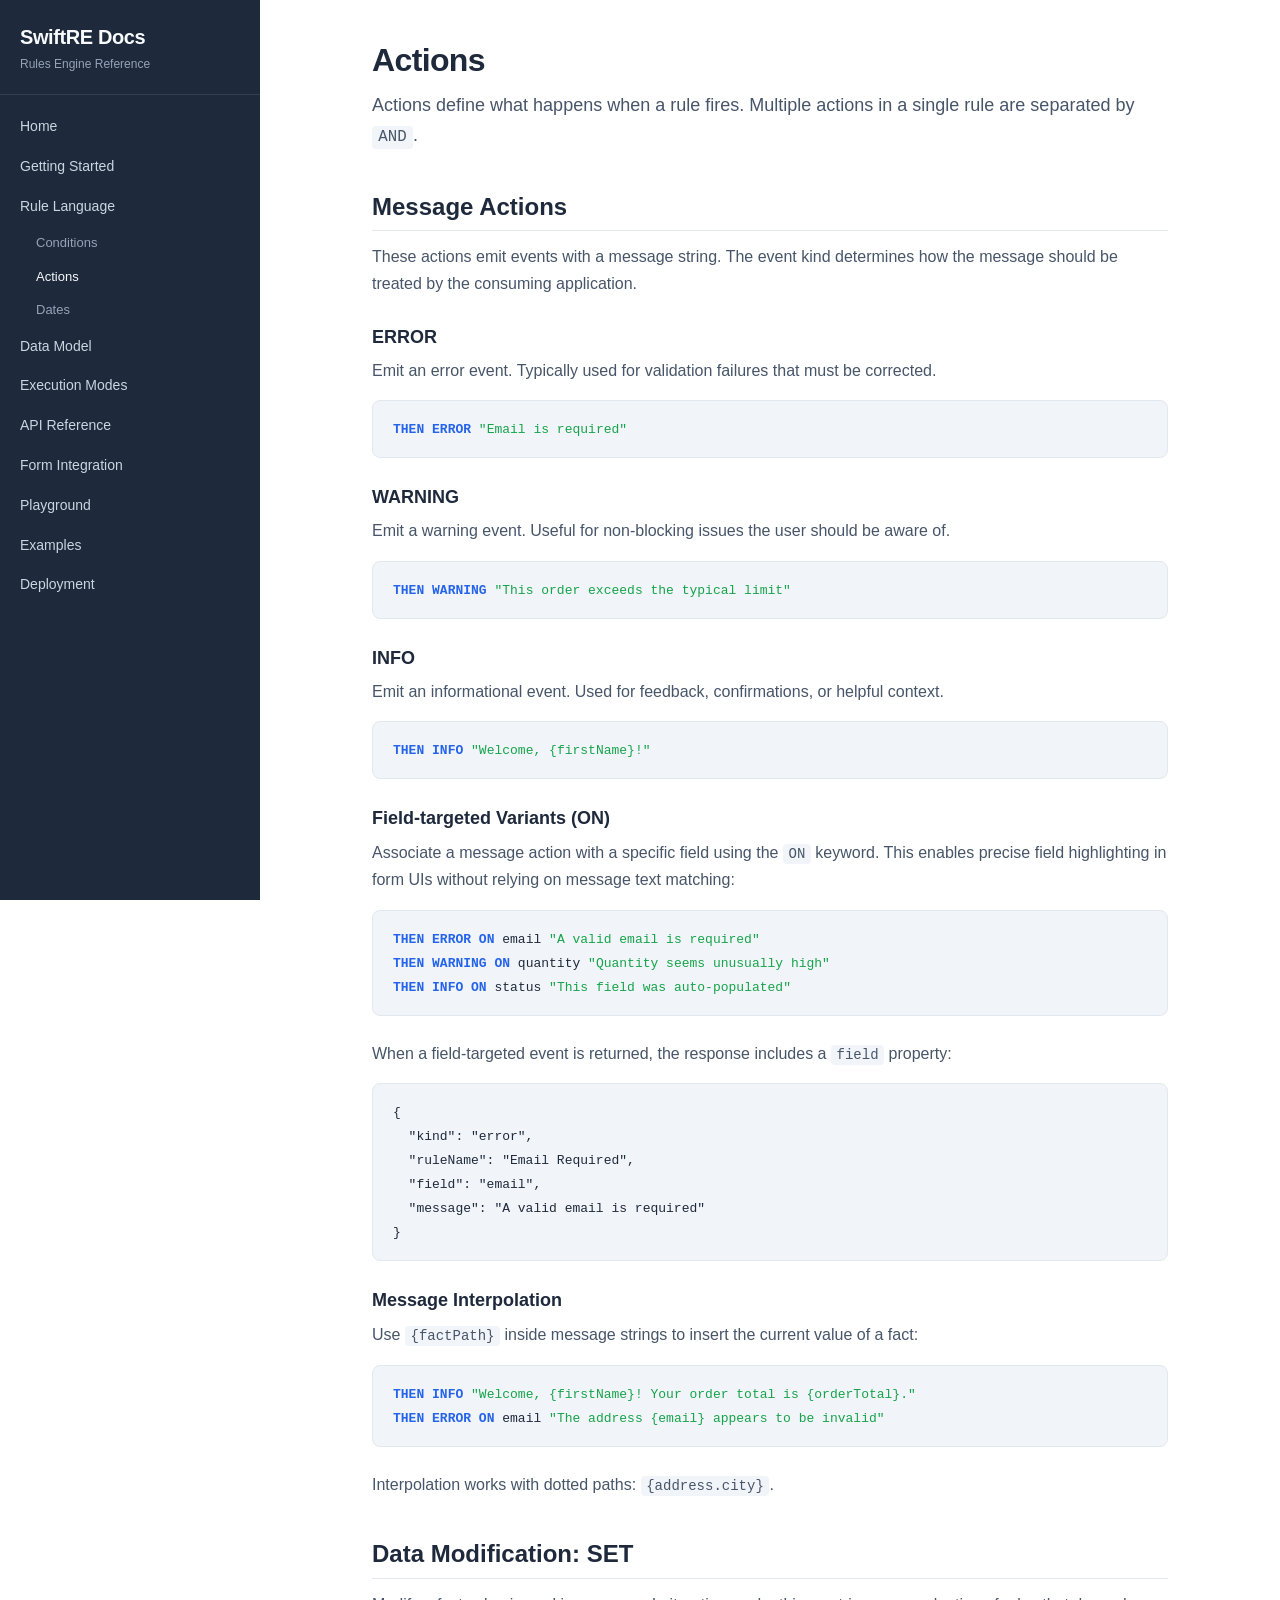
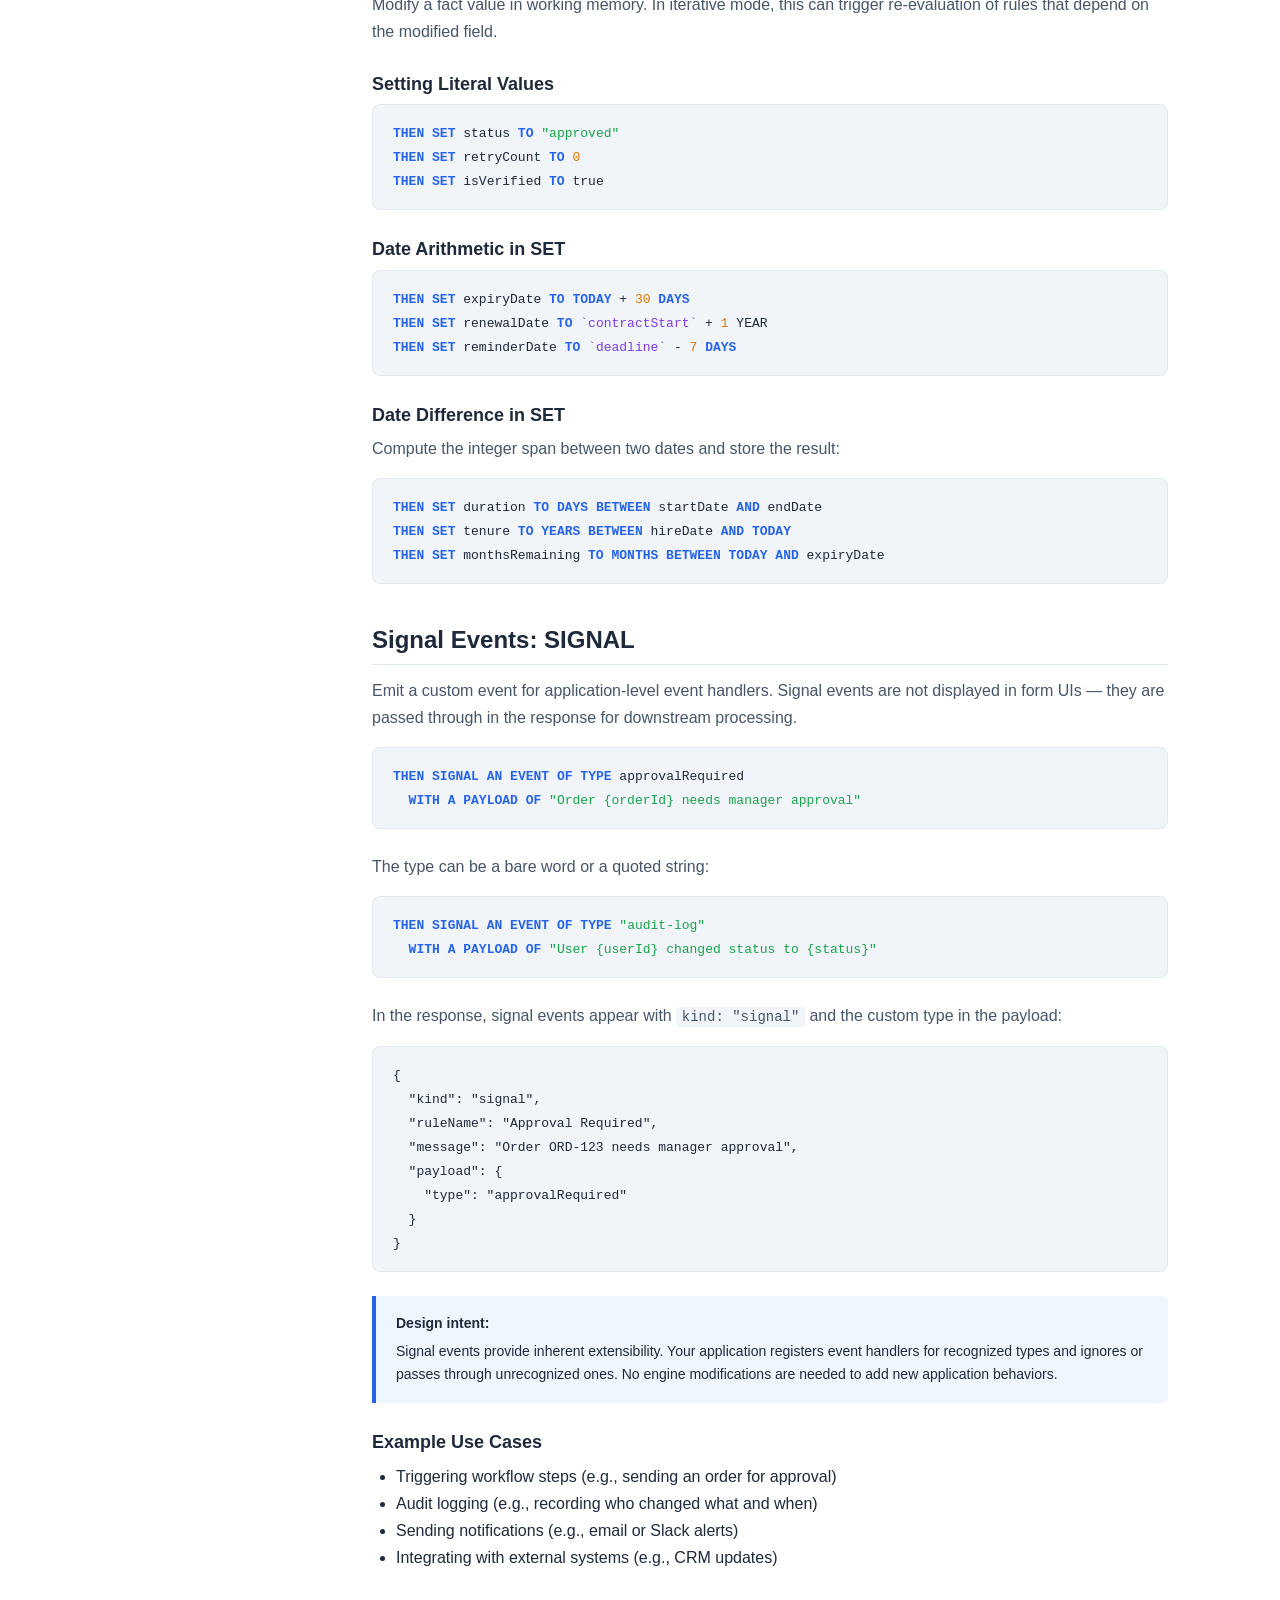
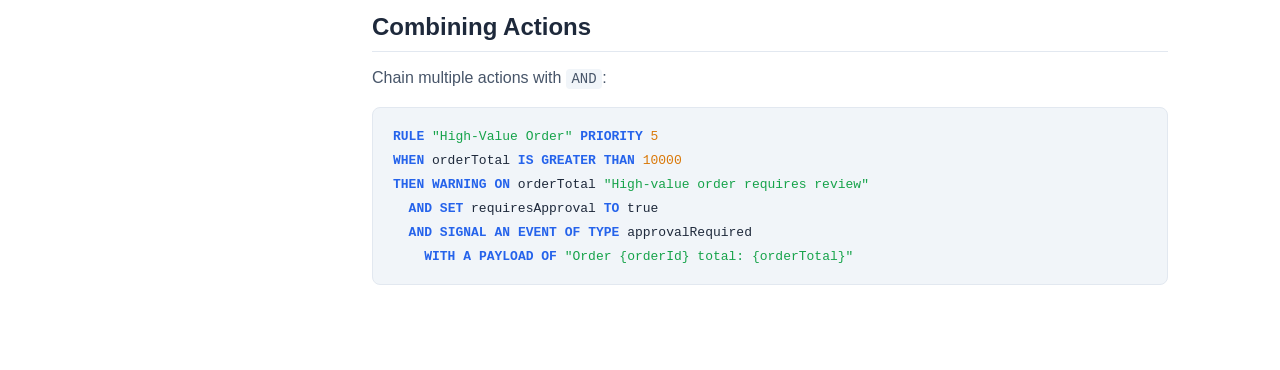
==== pages/actions.html @ fec7c4a0 "first commit" ====
<!DOCTYPE html>
<html lang="en">
<head>
    <meta charset="UTF-8">
    <meta name="viewport" content="width=device-width, initial-scale=1.0">
    <title>Actions — SwiftRE Docs</title>
    <link rel="stylesheet" href="../css/style.css">
</head>
<body>

<button class="menu-toggle" aria-label="Toggle navigation">&#9776;</button>

<aside class="sidebar">
    <div class="sidebar-header">
        <h1>SwiftRE Docs</h1>
        <p>Rules Engine Reference</p>
    </div>
    <nav>
        <ul>
            <li><a href="../index.html">Home</a></li>
            <li><a href="getting-started.html">Getting Started</a></li>
            <li>
                <a href="rule-language.html">Rule Language</a>
                <ul>
                    <li><a href="conditions.html">Conditions</a></li>
                    <li><a href="actions.html">Actions</a></li>
                    <li><a href="dates.html">Dates</a></li>
                </ul>
            </li>
            <li><a href="data-model.html">Data Model</a></li>
            <li><a href="execution.html">Execution Modes</a></li>
            <li><a href="api-reference.html">API Reference</a></li>
            <li><a href="integration.html">Form Integration</a></li>
            <li><a href="playground.html">Playground</a></li>
            <li><a href="examples.html">Examples</a></li>
            <li><a href="deployment.html">Deployment</a></li>
        </ul>
    </nav>
</aside>

<main class="content">
    <div class="content-inner">

        <h1>Actions</h1>
        <p class="lead">Actions define what happens when a rule fires. Multiple actions in a single rule are separated by <code>AND</code>.</p>

        <h2>Message Actions</h2>
        <p>These actions emit events with a message string. The event kind determines how the message should be treated by the consuming application.</p>

        <h3>ERROR</h3>
        <p>Emit an error event. Typically used for validation failures that must be corrected.</p>
        <pre><code class="language-swiftre">THEN ERROR "Email is required"</code></pre>

        <h3>WARNING</h3>
        <p>Emit a warning event. Useful for non-blocking issues the user should be aware of.</p>
        <pre><code class="language-swiftre">THEN WARNING "This order exceeds the typical limit"</code></pre>

        <h3>INFO</h3>
        <p>Emit an informational event. Used for feedback, confirmations, or helpful context.</p>
        <pre><code class="language-swiftre">THEN INFO "Welcome, {firstName}!"</code></pre>

        <h3>Field-targeted Variants (ON)</h3>
        <p>Associate a message action with a specific field using the <code>ON</code> keyword. This enables precise field highlighting in form UIs without relying on message text matching:</p>
        <pre><code class="language-swiftre">THEN ERROR ON email "A valid email is required"
THEN WARNING ON quantity "Quantity seems unusually high"
THEN INFO ON status "This field was auto-populated"</code></pre>
        <p>When a field-targeted event is returned, the response includes a <code>field</code> property:</p>
        <pre><code>{
  "kind": "error",
  "ruleName": "Email Required",
  "field": "email",
  "message": "A valid email is required"
}</code></pre>

        <h3>Message Interpolation</h3>
        <p>Use <code>{factPath}</code> inside message strings to insert the current value of a fact:</p>
        <pre><code class="language-swiftre">THEN INFO "Welcome, {firstName}! Your order total is {orderTotal}."
THEN ERROR ON email "The address {email} appears to be invalid"</code></pre>
        <p>Interpolation works with dotted paths: <code>{address.city}</code>.</p>

        <h2>Data Modification: SET</h2>
        <p>Modify a fact value in working memory. In iterative mode, this can trigger re-evaluation of rules that depend on the modified field.</p>

        <h3>Setting Literal Values</h3>
        <pre><code class="language-swiftre">THEN SET status TO "approved"
THEN SET retryCount TO 0
THEN SET isVerified TO true</code></pre>

        <h3>Date Arithmetic in SET</h3>
        <pre><code class="language-swiftre">THEN SET expiryDate TO TODAY + 30 DAYS
THEN SET renewalDate TO `contractStart` + 1 YEAR
THEN SET reminderDate TO `deadline` - 7 DAYS</code></pre>

        <h3>Date Difference in SET</h3>
        <p>Compute the integer span between two dates and store the result:</p>
        <pre><code class="language-swiftre">THEN SET duration TO DAYS BETWEEN startDate AND endDate
THEN SET tenure TO YEARS BETWEEN hireDate AND TODAY
THEN SET monthsRemaining TO MONTHS BETWEEN TODAY AND expiryDate</code></pre>

        <h2>Signal Events: SIGNAL</h2>
        <p>Emit a custom event for application-level event handlers. Signal events are not displayed in form UIs &mdash; they are passed through in the response for downstream processing.</p>

        <pre><code class="language-swiftre">THEN SIGNAL AN EVENT OF TYPE approvalRequired
  WITH A PAYLOAD OF "Order {orderId} needs manager approval"</code></pre>

        <p>The type can be a bare word or a quoted string:</p>
        <pre><code class="language-swiftre">THEN SIGNAL AN EVENT OF TYPE "audit-log"
  WITH A PAYLOAD OF "User {userId} changed status to {status}"</code></pre>

        <p>In the response, signal events appear with <code>kind: "signal"</code> and the custom type in the payload:</p>
        <pre><code>{
  "kind": "signal",
  "ruleName": "Approval Required",
  "message": "Order ORD-123 needs manager approval",
  "payload": {
    "type": "approvalRequired"
  }
}</code></pre>

        <div class="callout">
            <p><strong>Design intent:</strong> Signal events provide inherent extensibility. Your application registers event handlers for recognized types and ignores or passes through unrecognized ones. No engine modifications are needed to add new application behaviors.</p>
        </div>

        <h3>Example Use Cases</h3>
        <ul style="margin-bottom: 1.5rem; padding-left: 1.5rem;">
            <li>Triggering workflow steps (e.g., sending an order for approval)</li>
            <li>Audit logging (e.g., recording who changed what and when)</li>
            <li>Sending notifications (e.g., email or Slack alerts)</li>
            <li>Integrating with external systems (e.g., CRM updates)</li>
        </ul>

        <h2>Combining Actions</h2>
        <p>Chain multiple actions with <code>AND</code>:</p>
        <pre><code class="language-swiftre">RULE "High-Value Order" PRIORITY 5
WHEN orderTotal IS GREATER THAN 10000
THEN WARNING ON orderTotal "High-value order requires review"
  AND SET requiresApproval TO true
  AND SIGNAL AN EVENT OF TYPE approvalRequired
    WITH A PAYLOAD OF "Order {orderId} total: {orderTotal}"</code></pre>

    </div>
</main>

<script src="../js/nav.js"></script>
<script src="../js/highlight.js"></script>
</body>
</html>
---- css/style.css ----
/* SwiftRE Documentation — Site-wide Styles */

:root {
    --sidebar-width: 260px;
    --sidebar-bg: #1e293b;
    --sidebar-text: #cbd5e1;
    --sidebar-active: #f8fafc;
    --sidebar-hover: #94a3b8;
    --sidebar-accent: #3b82f6;
    --content-max: 860px;
    --body-bg: #ffffff;
    --body-text: #1e293b;
    --body-secondary: #475569;
    --code-bg: #f1f5f9;
    --code-border: #e2e8f0;
    --border: #e2e8f0;
    --link: #2563eb;
    --link-hover: #1d4ed8;
    --error-color: #dc2626;
    --warning-color: #d97706;
    --info-color: #2563eb;
    --success-color: #16a34a;
    --card-shadow: 0 1px 3px rgba(0,0,0,0.1), 0 1px 2px rgba(0,0,0,0.06);
    --font-sans: -apple-system, BlinkMacSystemFont, "Segoe UI", Roboto, Helvetica, Arial, sans-serif;
    --font-mono: "SF Mono", "Fira Code", "Fira Mono", "Roboto Mono", Menlo, Consolas, monospace;
}

*, *::before, *::after {
    box-sizing: border-box;
    margin: 0;
    padding: 0;
}

html {
    font-size: 16px;
    scroll-behavior: smooth;
}

body {
    font-family: var(--font-sans);
    color: var(--body-text);
    background: var(--body-bg);
    line-height: 1.7;
    display: flex;
    min-height: 100vh;
}

/* ── Sidebar ── */

.sidebar {
    width: var(--sidebar-width);
    background: var(--sidebar-bg);
    color: var(--sidebar-text);
    position: fixed;
    top: 0;
    left: 0;
    bottom: 0;
    overflow-y: auto;
    padding: 1.5rem 0;
    z-index: 100;
    transition: transform 0.3s ease;
}

.sidebar-header {
    padding: 0 1.25rem 1.25rem;
    border-bottom: 1px solid rgba(255,255,255,0.1);
    margin-bottom: 0.75rem;
}

.sidebar-header h1 {
    font-size: 1.25rem;
    font-weight: 700;
    color: #f8fafc;
    letter-spacing: -0.02em;
}

.sidebar-header p {
    font-size: 0.75rem;
    color: var(--sidebar-hover);
    margin-top: 0.25rem;
}

.sidebar nav ul {
    list-style: none;
}

.sidebar nav > ul > li > a {
    display: block;
    padding: 0.5rem 1.25rem;
    color: var(--sidebar-text);
    text-decoration: none;
    font-size: 0.875rem;
    font-weight: 500;
    transition: color 0.15s, background 0.15s;
}

.sidebar nav > ul > li > a:hover {
    color: var(--sidebar-active);
    background: rgba(255,255,255,0.05);
}

.sidebar nav > ul > li > a.active {
    color: var(--sidebar-active);
    background: rgba(255,255,255,0.08);
    border-left: 3px solid var(--sidebar-accent);
    padding-left: calc(1.25rem - 3px);
}

.sidebar nav ul ul {
    list-style: none;
}

.sidebar nav ul ul a {
    display: block;
    padding: 0.35rem 1.25rem 0.35rem 2.25rem;
    color: var(--sidebar-hover);
    text-decoration: none;
    font-size: 0.8125rem;
    transition: color 0.15s;
}

.sidebar nav ul ul a:hover {
    color: var(--sidebar-active);
}

.sidebar nav ul ul a.active {
    color: var(--sidebar-active);
}

/* ── Mobile menu toggle ── */

.menu-toggle {
    display: none;
    position: fixed;
    top: 1rem;
    left: 1rem;
    z-index: 200;
    background: var(--sidebar-bg);
    color: #f8fafc;
    border: none;
    border-radius: 6px;
    padding: 0.5rem 0.65rem;
    cursor: pointer;
    font-size: 1.25rem;
    line-height: 1;
}

/* ── Main content ── */

.content {
    margin-left: var(--sidebar-width);
    flex: 1;
    min-width: 0;
}

.content-inner {
    max-width: var(--content-max);
    margin: 0 auto;
    padding: 2.5rem 2rem 4rem;
}

/* ── Typography ── */

h1, h2, h3, h4 {
    color: var(--body-text);
    line-height: 1.3;
}

.content h1 {
    font-size: 2rem;
    font-weight: 700;
    margin-bottom: 0.5rem;
    letter-spacing: -0.02em;
}

.content h2 {
    font-size: 1.5rem;
    font-weight: 600;
    margin-top: 2.5rem;
    margin-bottom: 0.75rem;
    padding-bottom: 0.5rem;
    border-bottom: 1px solid var(--border);
}

.content h3 {
    font-size: 1.125rem;
    font-weight: 600;
    margin-top: 1.75rem;
    margin-bottom: 0.5rem;
}

.content p {
    margin-bottom: 1rem;
    color: var(--body-secondary);
}

.content a {
    color: var(--link);
    text-decoration: none;
}

.content a:hover {
    color: var(--link-hover);
    text-decoration: underline;
}

.lead {
    font-size: 1.125rem;
    color: var(--body-secondary);
    margin-bottom: 1.5rem;
}

/* ── Code ── */

code {
    font-family: var(--font-mono);
    font-size: 0.875em;
    background: var(--code-bg);
    padding: 0.15em 0.4em;
    border-radius: 4px;
}

pre {
    background: var(--code-bg);
    border: 1px solid var(--code-border);
    border-radius: 8px;
    padding: 1rem 1.25rem;
    overflow-x: auto;
    margin-bottom: 1.5rem;
    line-height: 1.5;
}

pre code {
    background: none;
    padding: 0;
    font-size: 0.8125rem;
}

/* ── Tables ── */

table {
    width: 100%;
    border-collapse: collapse;
    margin-bottom: 1.5rem;
    font-size: 0.875rem;
}

thead th {
    text-align: left;
    font-weight: 600;
    padding: 0.625rem 0.75rem;
    border-bottom: 2px solid var(--border);
    color: var(--body-text);
}

tbody td {
    padding: 0.5rem 0.75rem;
    border-bottom: 1px solid var(--border);
    color: var(--body-secondary);
}

tbody tr:hover {
    background: var(--code-bg);
}

tbody td code {
    font-size: 0.8125rem;
}

/* ── Cards ── */

.card-grid {
    display: grid;
    grid-template-columns: repeat(auto-fit, minmax(220px, 1fr));
    gap: 1rem;
    margin: 1.5rem 0;
}

.card {
    background: #fff;
    border: 1px solid var(--border);
    border-radius: 8px;
    padding: 1.25rem;
    text-decoration: none;
    color: inherit;
    transition: box-shadow 0.2s, border-color 0.2s;
}

.card:hover {
    box-shadow: var(--card-shadow);
    border-color: var(--sidebar-accent);
    text-decoration: none;
}

.card h3 {
    font-size: 1rem;
    margin: 0 0 0.5rem;
    color: var(--body-text);
}

.card p {
    font-size: 0.875rem;
    color: var(--body-secondary);
    margin: 0;
}

/* ── Hero (landing page) ── */

.hero {
    text-align: center;
    padding: 3rem 0 2rem;
}

.hero h1 {
    font-size: 2.5rem;
    margin-bottom: 0.75rem;
}

.hero .tagline {
    font-size: 1.25rem;
    color: var(--body-secondary);
    margin-bottom: 2rem;
    max-width: 600px;
    margin-left: auto;
    margin-right: auto;
}

.features {
    display: grid;
    grid-template-columns: repeat(3, 1fr);
    gap: 1.5rem;
    margin: 2rem 0;
}

.feature {
    text-align: center;
    padding: 1.5rem 1rem;
}

.feature-icon {
    font-size: 2rem;
    margin-bottom: 0.75rem;
}

.feature h3 {
    font-size: 1rem;
    margin: 0 0 0.5rem;
}

.feature p {
    font-size: 0.875rem;
    color: var(--body-secondary);
    margin: 0;
}

/* ── Example block (landing page) ── */

.example-block {
    text-align: left;
    margin: 2.5rem 0;
    max-width: 700px;
    margin-left: auto;
    margin-right: auto;
}

.example-block h2 {
    text-align: center;
    border: none;
}

.example-block .annotation {
    font-size: 0.8125rem;
    color: var(--body-secondary);
    margin-top: -0.75rem;
    margin-bottom: 1.5rem;
}

/* ── Callout boxes ── */

.callout {
    border-left: 4px solid var(--info-color);
    background: #eff6ff;
    padding: 1rem 1.25rem;
    border-radius: 0 6px 6px 0;
    margin-bottom: 1.5rem;
    font-size: 0.875rem;
}

.callout.warning {
    border-left-color: var(--warning-color);
    background: #fffbeb;
}

.callout.tip {
    border-left-color: var(--success-color);
    background: #f0fdf4;
}

.callout p {
    margin: 0;
    color: var(--body-text);
}

.callout strong {
    display: block;
    margin-bottom: 0.25rem;
}

/* ── Steps (numbered instructions) ── */

.steps {
    counter-reset: step;
    list-style: none;
    margin-bottom: 1.5rem;
}

.steps li {
    counter-increment: step;
    position: relative;
    padding-left: 2.5rem;
    margin-bottom: 1.25rem;
}

.steps li::before {
    content: counter(step);
    position: absolute;
    left: 0;
    top: 0.1em;
    width: 1.75rem;
    height: 1.75rem;
    background: var(--sidebar-accent);
    color: #fff;
    border-radius: 50%;
    font-size: 0.8125rem;
    font-weight: 600;
    display: flex;
    align-items: center;
    justify-content: center;
}

/* ── Endpoint blocks (API reference) ── */

.endpoint {
    border: 1px solid var(--border);
    border-radius: 8px;
    margin-bottom: 1.5rem;
    overflow: hidden;
}

.endpoint-header {
    display: flex;
    align-items: center;
    gap: 0.75rem;
    padding: 0.75rem 1rem;
    background: var(--code-bg);
    border-bottom: 1px solid var(--border);
}

.method {
    display: inline-block;
    padding: 0.2rem 0.5rem;
    border-radius: 4px;
    font-family: var(--font-mono);
    font-size: 0.75rem;
    font-weight: 700;
    text-transform: uppercase;
}

.method.get { background: #dbeafe; color: #1e40af; }
.method.post { background: #dcfce7; color: #166534; }
.method.put { background: #fef3c7; color: #92400e; }
.method.delete { background: #fee2e2; color: #991b1b; }

.endpoint-path {
    font-family: var(--font-mono);
    font-size: 0.875rem;
    font-weight: 500;
}

.endpoint-body {
    padding: 1rem;
}

.endpoint-body p {
    font-size: 0.875rem;
}

/* ── Tabs (for request/response examples) ── */

.tabs {
    display: flex;
    gap: 0;
    border-bottom: 1px solid var(--border);
    margin-bottom: 1rem;
}

.tab {
    padding: 0.5rem 1rem;
    font-size: 0.8125rem;
    font-weight: 500;
    border: none;
    background: none;
    color: var(--body-secondary);
    cursor: pointer;
    border-bottom: 2px solid transparent;
    margin-bottom: -1px;
}

.tab.active {
    color: var(--sidebar-accent);
    border-bottom-color: var(--sidebar-accent);
}

.tab-content {
    display: none;
}

.tab-content.active {
    display: block;
}

/* ── Playground ── */

.playground-container {
    display: grid;
    grid-template-columns: 1fr 1fr;
    gap: 1rem;
    margin-bottom: 1rem;
}

.playground-pane {
    border: 1px solid var(--border);
    border-radius: 8px;
    overflow: hidden;
}

.playground-pane-header {
    padding: 0.5rem 1rem;
    background: var(--code-bg);
    border-bottom: 1px solid var(--border);
    font-size: 0.8125rem;
    font-weight: 600;
}

.playground-pane textarea {
    width: 100%;
    min-height: 300px;
    border: none;
    padding: 1rem;
    font-family: var(--font-mono);
    font-size: 0.8125rem;
    line-height: 1.5;
    resize: vertical;
    outline: none;
}

.playground-toolbar {
    display: flex;
    align-items: center;
    gap: 1rem;
    margin-bottom: 1rem;
}

.btn {
    display: inline-flex;
    align-items: center;
    gap: 0.5rem;
    padding: 0.5rem 1.25rem;
    font-size: 0.875rem;
    font-weight: 500;
    border: 1px solid var(--border);
    border-radius: 6px;
    background: #fff;
    cursor: pointer;
    transition: all 0.15s;
}

.btn:hover {
    border-color: var(--sidebar-accent);
    color: var(--sidebar-accent);
}

.btn-primary {
    background: var(--sidebar-accent);
    color: #fff;
    border-color: var(--sidebar-accent);
}

.btn-primary:hover {
    background: var(--link-hover);
    border-color: var(--link-hover);
}

.playground-results {
    border: 1px solid var(--border);
    border-radius: 8px;
    padding: 1rem;
    min-height: 120px;
    background: var(--code-bg);
    font-family: var(--font-mono);
    font-size: 0.8125rem;
    white-space: pre-wrap;
}

/* ── Responsive ── */

@media (max-width: 768px) {
    .sidebar {
        transform: translateX(-100%);
    }

    .sidebar.open {
        transform: translateX(0);
    }

    .menu-toggle {
        display: block;
    }

    .content {
        margin-left: 0;
    }

    .content-inner {
        padding: 4rem 1.25rem 3rem;
    }

    .features {
        grid-template-columns: 1fr;
    }

    .hero h1 {
        font-size: 1.75rem;
    }

    .playground-container {
        grid-template-columns: 1fr;
    }

    .card-grid {
        grid-template-columns: 1fr;
    }

    table {
        display: block;
        overflow-x: auto;
    }
}

/* ── Syntax highlighting ── */

.hl-keyword { color: #2563eb; font-weight: 600; }
.hl-string  { color: #16a34a; }
.hl-number  { color: #d97706; }
.hl-field   { color: #7c3aed; }
.hl-comment { color: #94a3b8; font-style: italic; }

@media (max-width: 480px) {
    .content-inner {
        padding: 3.5rem 1rem 2rem;
    }
}
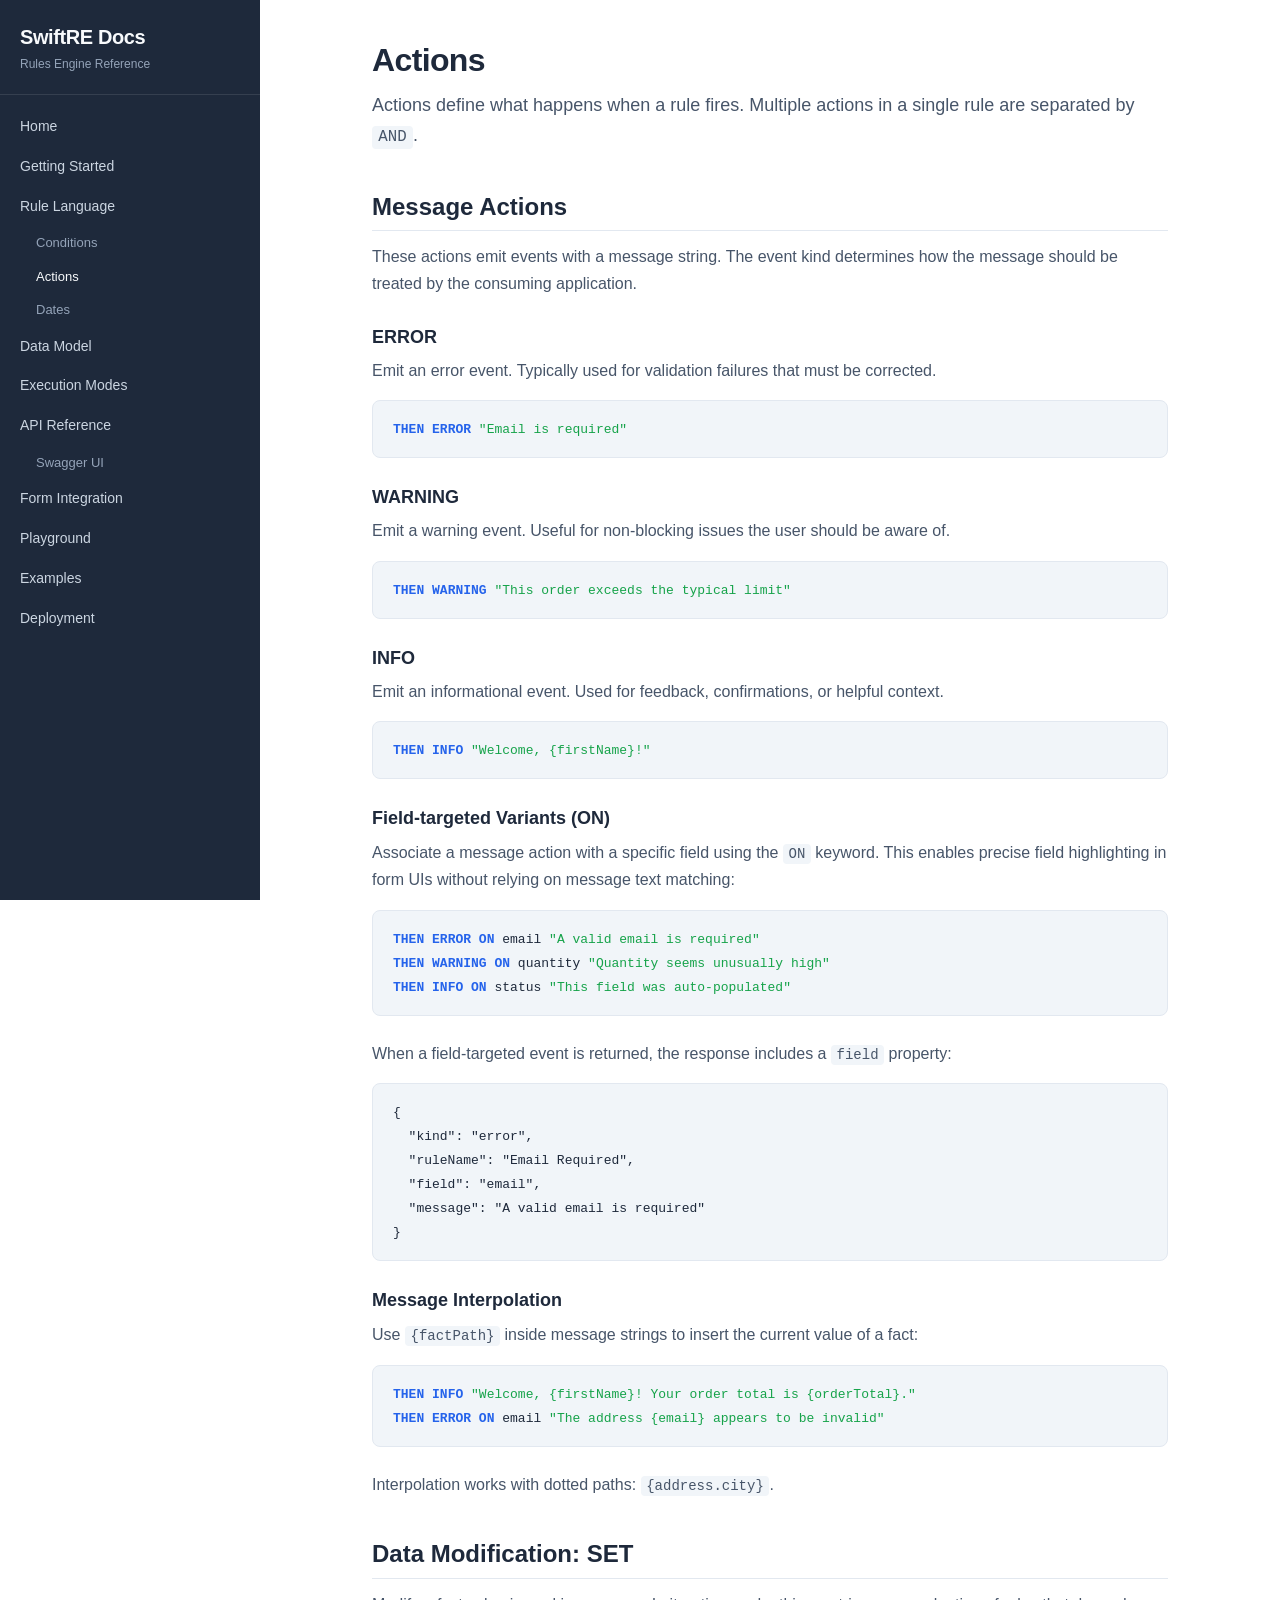
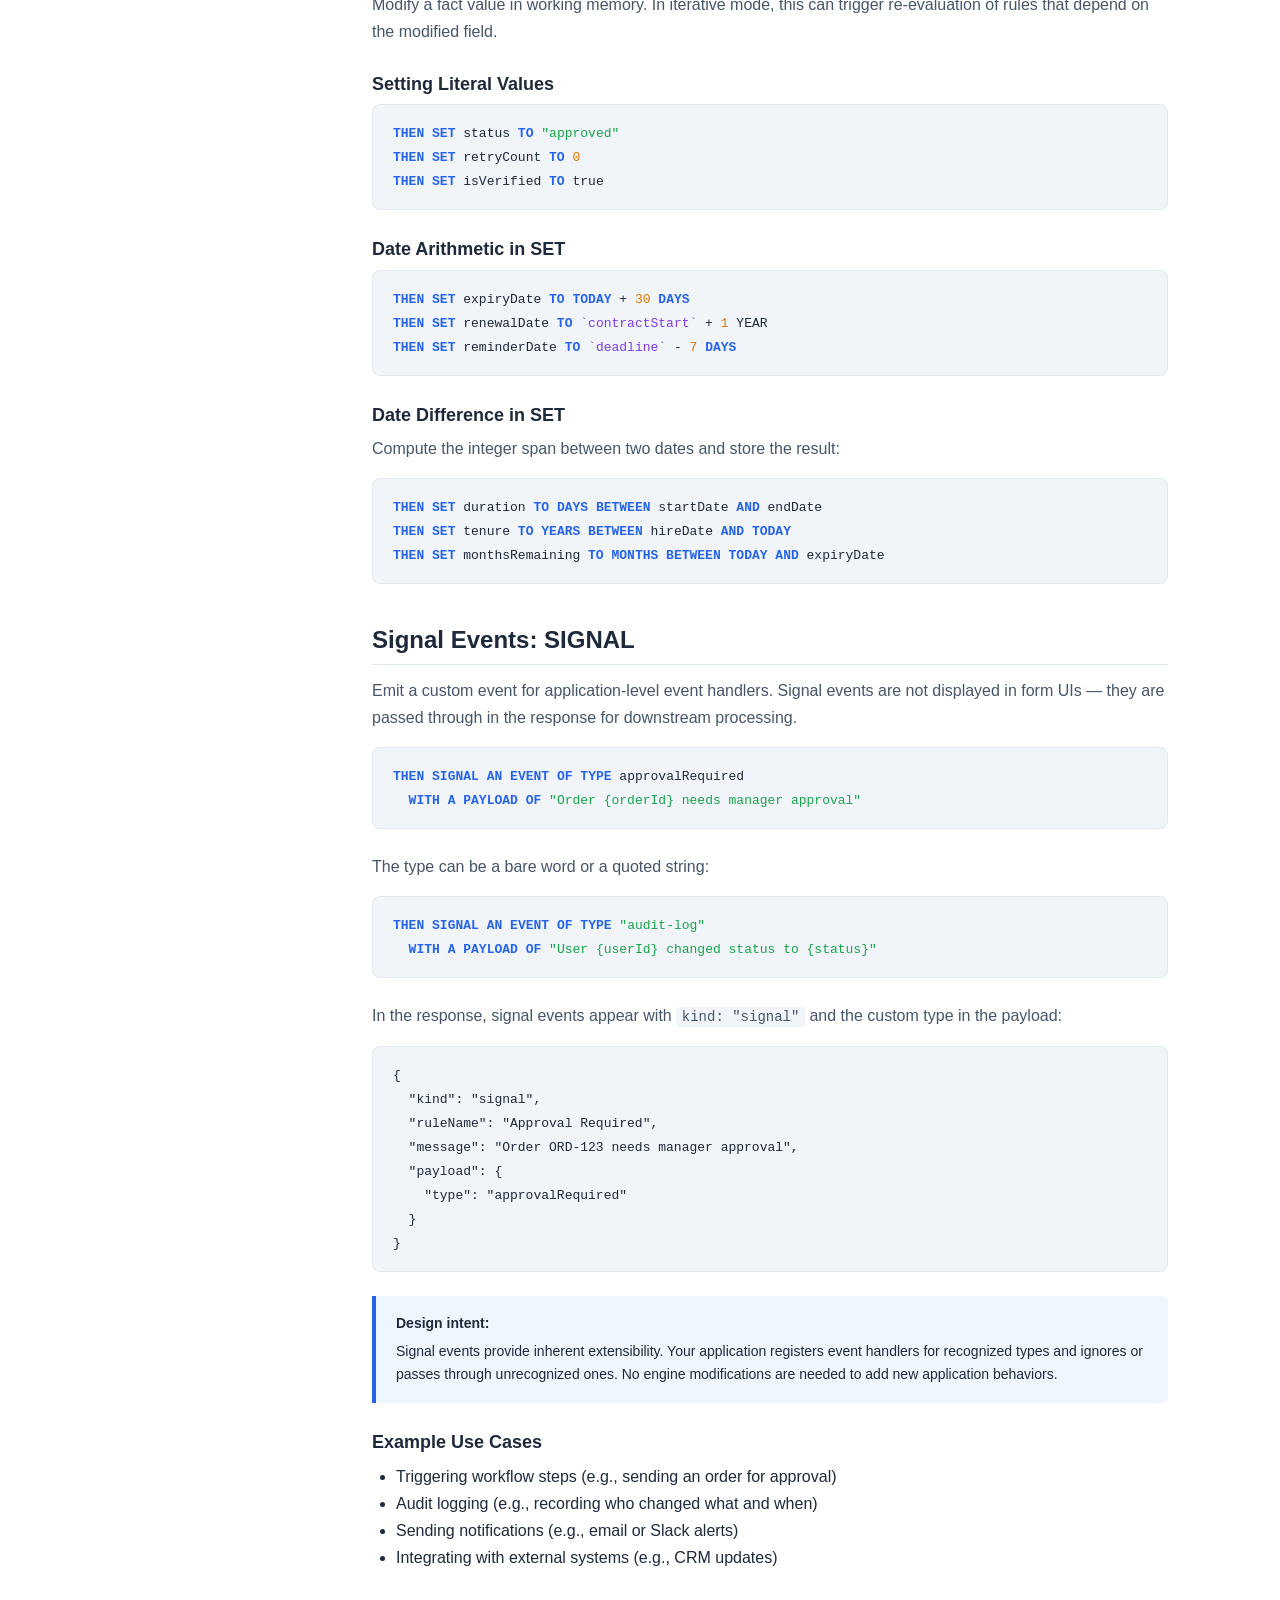
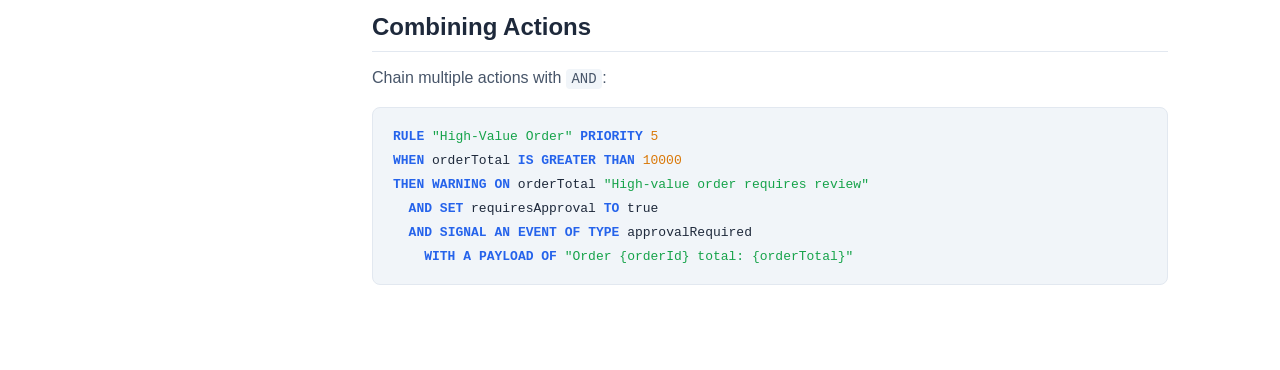
==== commit ddbc8367: "Add Swagger UI page with OpenAPI spec and nav links Embeds Swagger UI for interactive API exploratio" ====
--- a/pages/actions.html
+++ b/pages/actions.html
@@ -29,7 +29,12 @@
             </li>
             <li><a href="data-model.html">Data Model</a></li>
             <li><a href="execution.html">Execution Modes</a></li>
-            <li><a href="api-reference.html">API Reference</a></li>
+            <li>
+                <a href="api-reference.html">API Reference</a>
+                <ul>
+                    <li><a href="swagger.html">Swagger UI</a></li>
+                </ul>
+            </li>
             <li><a href="integration.html">Form Integration</a></li>
             <li><a href="playground.html">Playground</a></li>
             <li><a href="examples.html">Examples</a></li>
